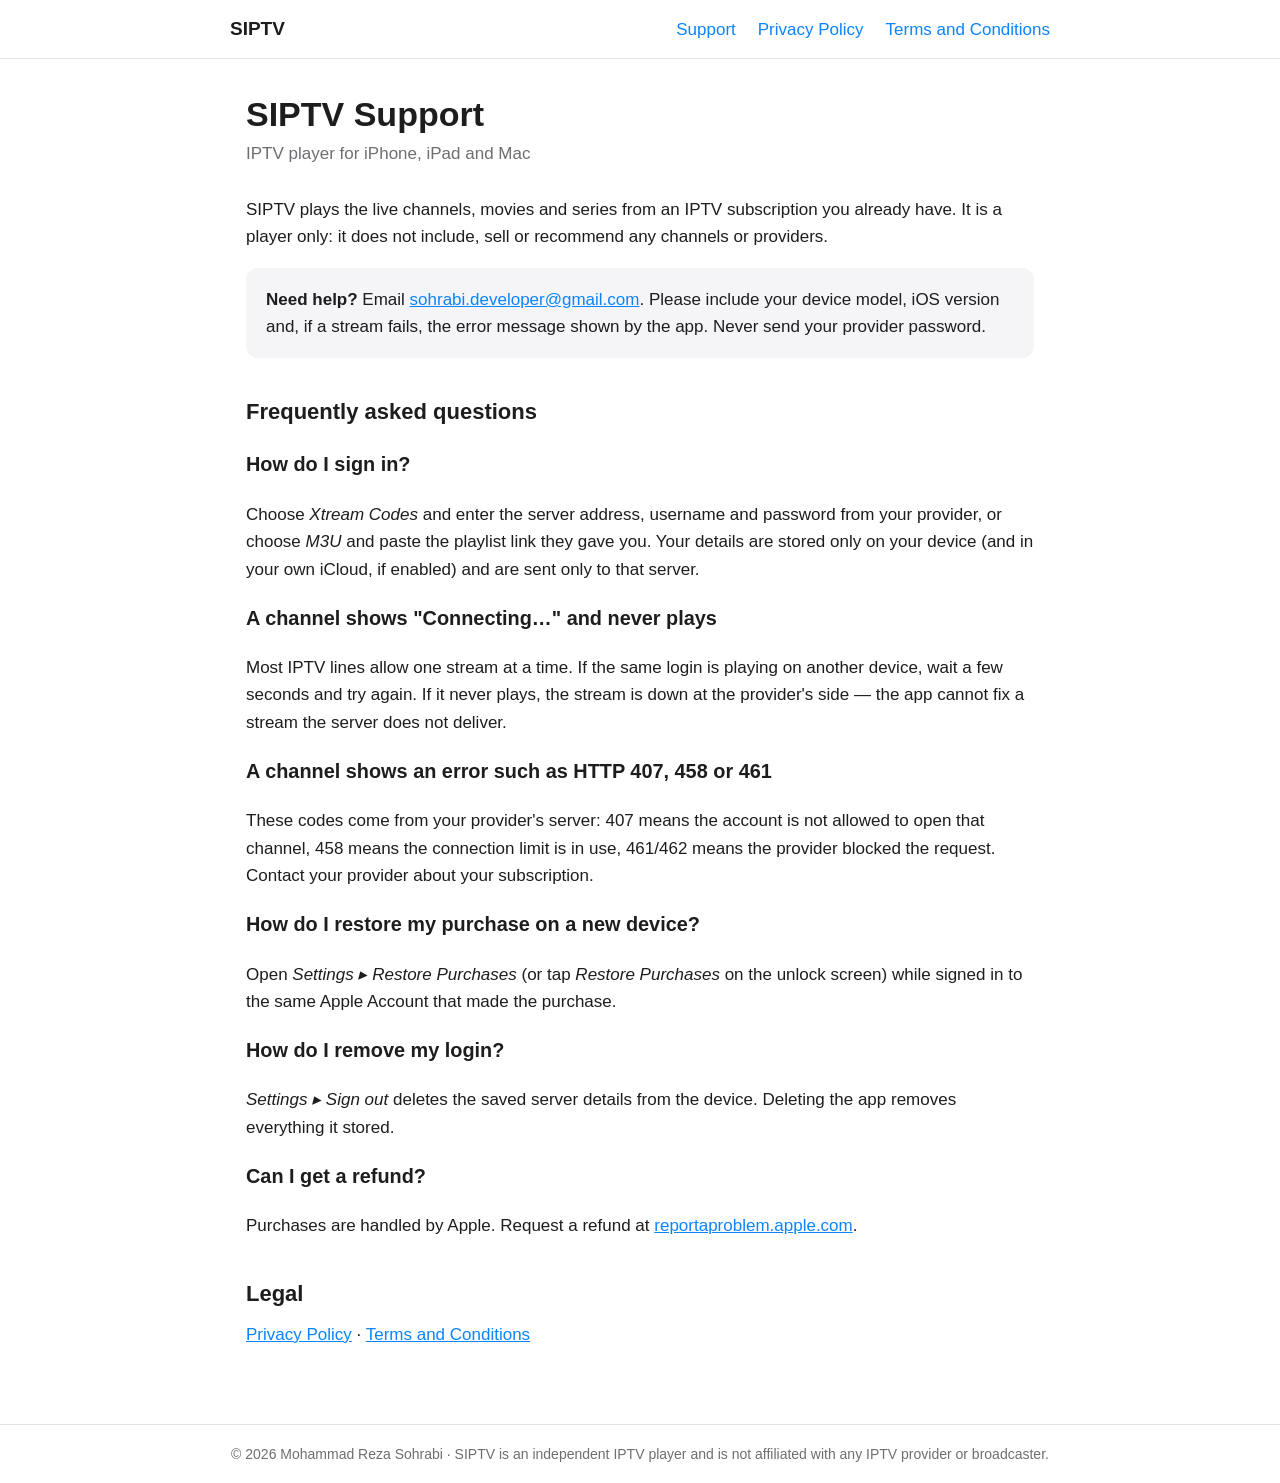
==== index.html @ d0c10831 "Add support site: FAQ, privacy policy, terms and conditions Co-Authored-By: Claude Opus 5 <noreply@a" ====
<!doctype html><html lang="en"><head><meta charset="utf-8"><meta name="viewport" content="width=device-width,initial-scale=1"><title>SIPTV Support</title><link rel="stylesheet" href="style.css"></head><body>
<header><nav><a class="brand" href="./">SIPTV</a><a href="./">Support</a><a href="privacy-policy.html">Privacy Policy</a><a href="terms-and-conditions.html">Terms and Conditions</a></nav></header>
<main>
<h1>SIPTV Support</h1>
<p class="updated">IPTV player for iPhone, iPad and Mac</p>
<p>SIPTV plays the live channels, movies and series from an IPTV subscription you already have. It is a player only: it does not include, sell or recommend any channels or providers.</p>
<div class="card"><strong>Need help?</strong> Email <a href="mailto:sohrabi.developer@gmail.com">sohrabi.developer@gmail.com</a>. Please include your device model, iOS version and, if a stream fails, the error message shown by the app. Never send your provider password.</div>

<h2>Frequently asked questions</h2>
<h3>How do I sign in?</h3>
<p>Choose <em>Xtream Codes</em> and enter the server address, username and password from your provider, or choose <em>M3U</em> and paste the playlist link they gave you. Your details are stored only on your device (and in your own iCloud, if enabled) and are sent only to that server.</p>
<h3>A channel shows "Connecting…" and never plays</h3>
<p>Most IPTV lines allow one stream at a time. If the same login is playing on another device, wait a few seconds and try again. If it never plays, the stream is down at the provider's side — the app cannot fix a stream the server does not deliver.</p>
<h3>A channel shows an error such as HTTP 407, 458 or 461</h3>
<p>These codes come from your provider's server: 407 means the account is not allowed to open that channel, 458 means the connection limit is in use, 461/462 means the provider blocked the request. Contact your provider about your subscription.</p>
<h3>How do I restore my purchase on a new device?</h3>
<p>Open <em>Settings ▸ Restore Purchases</em> (or tap <em>Restore Purchases</em> on the unlock screen) while signed in to the same Apple Account that made the purchase.</p>
<h3>How do I remove my login?</h3>
<p><em>Settings ▸ Sign out</em> deletes the saved server details from the device. Deleting the app removes everything it stored.</p>
<h3>Can I get a refund?</h3>
<p>Purchases are handled by Apple. Request a refund at <a href="https://reportaproblem.apple.com">reportaproblem.apple.com</a>.</p>

<h2>Legal</h2>
<p><a href="privacy-policy.html">Privacy Policy</a> · <a href="terms-and-conditions.html">Terms and Conditions</a></p>
</main>
<footer>© 2026 Mohammad Reza Sohrabi · SIPTV is an independent IPTV player and is not affiliated with any IPTV provider or broadcaster.</footer>
</body></html>
---- style.css ----
:root{--bg:#fff;--fg:#1d1d1f;--muted:#6e6e73;--accent:#0a84ff;--rule:#e5e5ea;--card:#f5f5f7}
@media (prefers-color-scheme:dark){:root{--bg:#0f0f12;--fg:#f2f2f7;--muted:#a1a1a6;--accent:#4aa3ff;--rule:#2c2c31;--card:#1a1a1f}}
*{box-sizing:border-box}
body{margin:0;background:var(--bg);color:var(--fg);font:17px/1.6 -apple-system,BlinkMacSystemFont,"Segoe UI",Roboto,Helvetica,Arial,sans-serif;-webkit-font-smoothing:antialiased}
header{border-bottom:1px solid var(--rule);padding:14px 16px}
header nav{max-width:820px;margin:0 auto;display:flex;gap:22px;align-items:center;flex-wrap:wrap}
header .brand{font-weight:700;font-size:19px;text-decoration:none;color:var(--fg);margin-right:auto}
header a{color:var(--accent);text-decoration:none}
main{max-width:820px;margin:0 auto;padding:36px 16px 64px}
h1{font-size:34px;line-height:1.15;margin:0 0 6px}
.updated{color:var(--muted);margin:0 0 28px}
h2{font-size:22px;margin:36px 0 10px}
p,li{margin:0 0 12px}
ol.terms{padding-left:0;list-style:none;counter-reset:s}
ol.terms>li{counter-increment:s;margin:26px 0}
ol.terms>li>h2{margin:0 0 8px}
ol.terms>li>h2::before{content:counter(s) ". "}
ul{padding-left:22px}
a{color:var(--accent)}
.card{background:var(--card);border-radius:12px;padding:18px 20px;margin:18px 0}
footer{border-top:1px solid var(--rule);color:var(--muted);font-size:14px;padding:18px 16px;text-align:center}
code{background:var(--card);padding:1px 6px;border-radius:5px;font-size:15px}
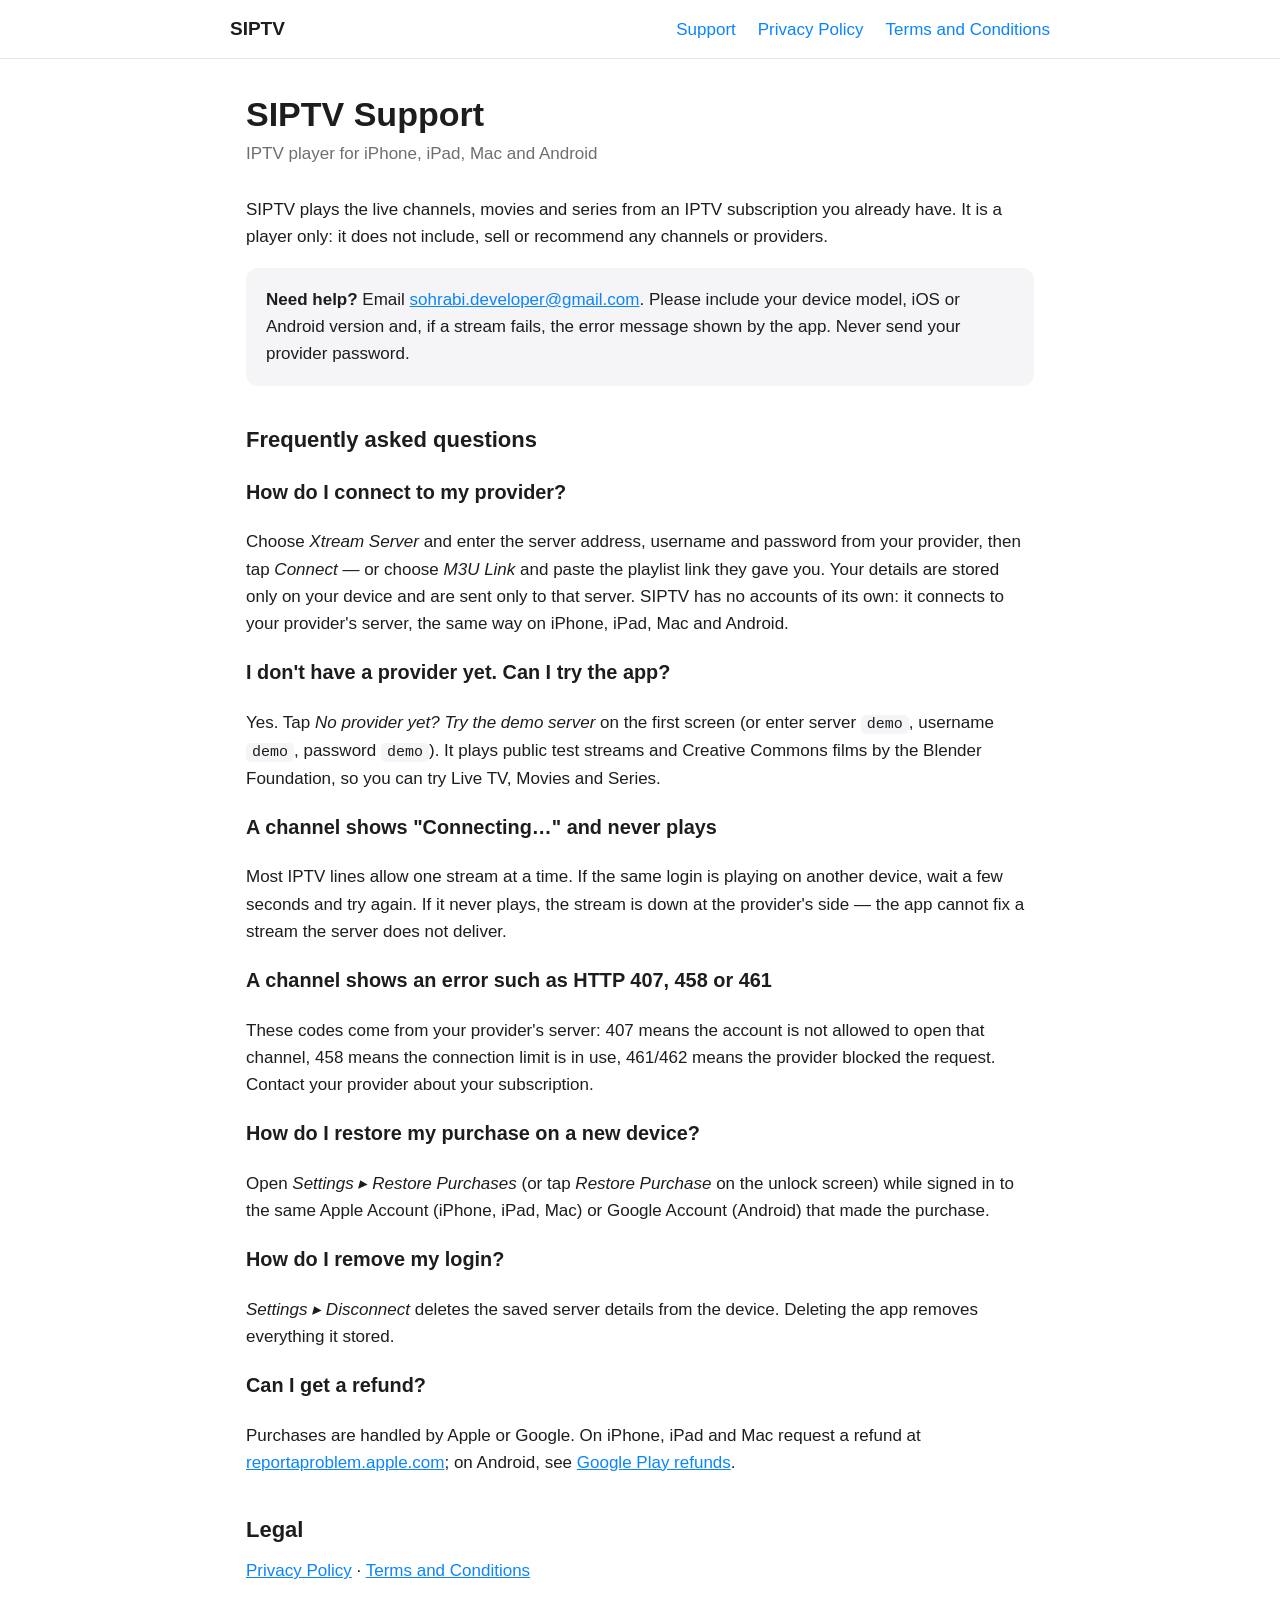
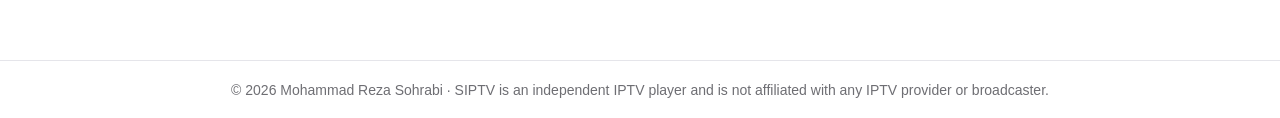
==== commit 71f0b198: "Add Android / Google Play to the privacy policy, terms and support page Co-Authored-By: Claude Opus " ====
--- a/index.html
+++ b/index.html
@@ -2,23 +2,25 @@
 <header><nav><a class="brand" href="./">SIPTV</a><a href="./">Support</a><a href="privacy-policy.html">Privacy Policy</a><a href="terms-and-conditions.html">Terms and Conditions</a></nav></header>
 <main>
 <h1>SIPTV Support</h1>
-<p class="updated">IPTV player for iPhone, iPad and Mac</p>
+<p class="updated">IPTV player for iPhone, iPad, Mac and Android</p>
 <p>SIPTV plays the live channels, movies and series from an IPTV subscription you already have. It is a player only: it does not include, sell or recommend any channels or providers.</p>
-<div class="card"><strong>Need help?</strong> Email <a href="mailto:sohrabi.developer@gmail.com">sohrabi.developer@gmail.com</a>. Please include your device model, iOS version and, if a stream fails, the error message shown by the app. Never send your provider password.</div>
+<div class="card"><strong>Need help?</strong> Email <a href="mailto:sohrabi.developer@gmail.com">sohrabi.developer@gmail.com</a>. Please include your device model, iOS or Android version and, if a stream fails, the error message shown by the app. Never send your provider password.</div>
 
 <h2>Frequently asked questions</h2>
-<h3>How do I sign in?</h3>
-<p>Choose <em>Xtream Codes</em> and enter the server address, username and password from your provider, or choose <em>M3U</em> and paste the playlist link they gave you. Your details are stored only on your device (and in your own iCloud, if enabled) and are sent only to that server.</p>
+<h3>How do I connect to my provider?</h3>
+<p>Choose <em>Xtream Server</em> and enter the server address, username and password from your provider, then tap <em>Connect</em> — or choose <em>M3U Link</em> and paste the playlist link they gave you. Your details are stored only on your device and are sent only to that server. SIPTV has no accounts of its own: it connects to your provider's server, the same way on iPhone, iPad, Mac and Android.</p>
+<h3>I don't have a provider yet. Can I try the app?</h3>
+<p>Yes. Tap <em>No provider yet? Try the demo server</em> on the first screen (or enter server <code>demo</code>, username <code>demo</code>, password <code>demo</code>). It plays public test streams and Creative Commons films by the Blender Foundation, so you can try Live TV, Movies and Series.</p>
 <h3>A channel shows "Connecting…" and never plays</h3>
 <p>Most IPTV lines allow one stream at a time. If the same login is playing on another device, wait a few seconds and try again. If it never plays, the stream is down at the provider's side — the app cannot fix a stream the server does not deliver.</p>
 <h3>A channel shows an error such as HTTP 407, 458 or 461</h3>
 <p>These codes come from your provider's server: 407 means the account is not allowed to open that channel, 458 means the connection limit is in use, 461/462 means the provider blocked the request. Contact your provider about your subscription.</p>
 <h3>How do I restore my purchase on a new device?</h3>
-<p>Open <em>Settings ▸ Restore Purchases</em> (or tap <em>Restore Purchases</em> on the unlock screen) while signed in to the same Apple Account that made the purchase.</p>
+<p>Open <em>Settings ▸ Restore Purchases</em> (or tap <em>Restore Purchase</em> on the unlock screen) while signed in to the same Apple Account (iPhone, iPad, Mac) or Google Account (Android) that made the purchase.</p>
 <h3>How do I remove my login?</h3>
-<p><em>Settings ▸ Sign out</em> deletes the saved server details from the device. Deleting the app removes everything it stored.</p>
+<p><em>Settings ▸ Disconnect</em> deletes the saved server details from the device. Deleting the app removes everything it stored.</p>
 <h3>Can I get a refund?</h3>
-<p>Purchases are handled by Apple. Request a refund at <a href="https://reportaproblem.apple.com">reportaproblem.apple.com</a>.</p>
+<p>Purchases are handled by Apple or Google. On iPhone, iPad and Mac request a refund at <a href="https://reportaproblem.apple.com">reportaproblem.apple.com</a>; on Android, see <a href="https://support.google.com/googleplay/answer/2479637">Google Play refunds</a>.</p>
 
 <h2>Legal</h2>
 <p><a href="privacy-policy.html">Privacy Policy</a> · <a href="terms-and-conditions.html">Terms and Conditions</a></p>
